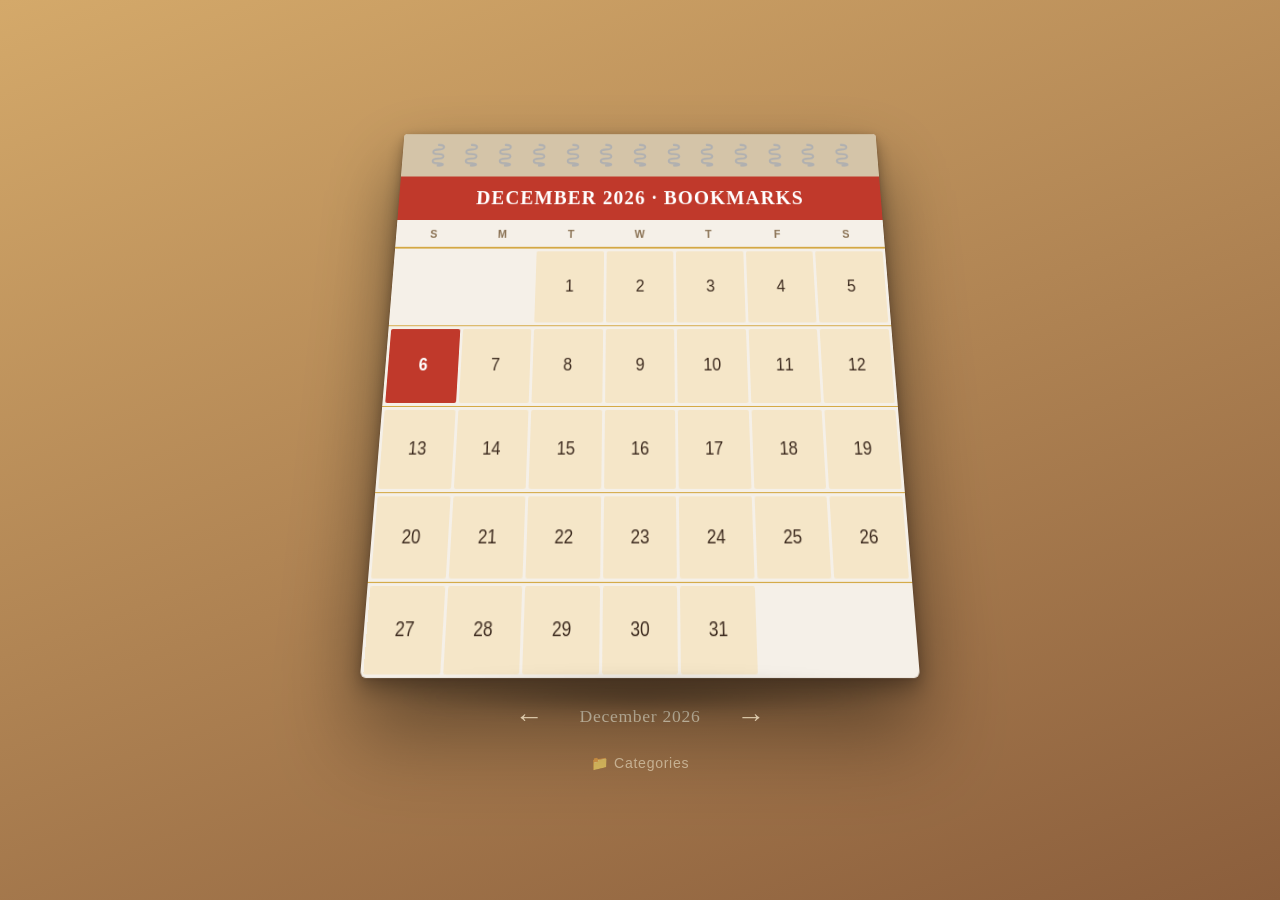
==== index.html @ d76f93df "ClaudeBookmarks: Checkpoint 1 for design" ====
<!DOCTYPE html>
<html lang="en">
<head>
  <meta charset="UTF-8">
  <meta name="viewport" content="width=device-width, initial-scale=1.0">
  <title>Twitter Bookmarks</title>
  <link rel="stylesheet" href="style.css">
</head>
<body class="desk-view">

  <div class="desk">
    <div class="calendar-scene">
      <div class="calendar-face" id="calendarFace"></div>
    </div>
    <div class="month-nav">
      <button id="prevBtn" aria-label="Previous month">&#8592;</button>
      <span id="navLabel"></span>
      <button id="nextBtn" aria-label="Next month">&#8594;</button>
    </div>
    <a class="categories-portal" href="categories.html">&#128193; Categories</a>
  </div>

  <script src="data.js"></script>
  <script>
    const BOOKMARK_DATA = window.BOOKMARK_DATES || {};

    // ── Notification snapshot (localStorage diff) ─────────────────────────────
    // NEW_COUNTS[date] = how many new bookmarks since the snapshot was saved.
    // If undefined, the day has no new bookmarks (show green checkmark instead).
    const _snap = JSON.parse(localStorage.getItem('bookmark_snapshot') || '{}');
    const NEW_COUNTS = {};
    for (const [date, count] of Object.entries(BOOKMARK_DATA)) {
      const prev = _snap[date] || 0;
      if (count > prev) NEW_COUNTS[date] = count - prev;
    }

    // ── Constants ─────────────────────────────────────────────────────────────
    const YEAR = 2026;
    const MONTH_NAMES = [
      "January","February","March","April","May","June",
      "July","August","September","October","November","December"
    ];
    const DOW_LABELS = ["S","M","T","W","T","F","S"];

    // Today's date string
    const today = new Date();
    const todayStr = formatDate(today.getFullYear(), today.getMonth() + 1, today.getDate());

    // Current month: default to today's month if same year, else January
    let currentMonth = (today.getFullYear() === YEAR) ? today.getMonth() : 0;

    // ── Helper: zero-pad to 2 digits ──────────────────────────────────────────
    function pad2(n) { return String(n).padStart(2, '0'); }

    function formatDate(y, m, d) {
      return `${y}-${pad2(m)}-${pad2(d)}`;
    }

    // ── SVG spiral ring ───────────────────────────────────────────────────────
    function makeSpiralRingSVG() {
      const svg = document.createElementNS("http://www.w3.org/2000/svg", "svg");
      svg.setAttribute("width", "20");
      svg.setAttribute("height", "30");
      svg.setAttribute("viewBox", "0 0 14 22");
      svg.setAttribute("aria-hidden", "true");

      const path = document.createElementNS("http://www.w3.org/2000/svg", "path");
      path.setAttribute("d", [
        "M 7 2",
        "C 13 2, 13 6, 7 6",
        "C 1 6, 1 10, 7 10",
        "C 13 10, 13 14, 7 14",
        "C 1 14, 1 18, 7 18",
        "C 13 18, 13 20, 7 20"
      ].join(" "));
      path.setAttribute("stroke", "#B0B0B0");
      path.setAttribute("stroke-width", "1.8");
      path.setAttribute("fill", "none");
      path.setAttribute("stroke-linecap", "round");

      svg.appendChild(path);
      return svg;
    }

    // ── Build one month card ──────────────────────────────────────────────────
    function buildMonthCard(year, monthIndex) {
      const monthNum = monthIndex + 1;

      const card = document.createElement("div");
      card.className = "month-card";

      // ── Rings strip ──
      const ringsRow = document.createElement("div");
      ringsRow.className = "month-rings";
      for (let i = 0; i < 13; i++) {
        ringsRow.appendChild(makeSpiralRingSVG());
      }
      card.appendChild(ringsRow);

      // ── Red header ──
      const header = document.createElement("div");
      header.className = "month-header";
      header.textContent = `${MONTH_NAMES[monthIndex].toUpperCase()} ${year} \u00b7 Bookmarks`;
      card.appendChild(header);

      // ── Day-of-week labels ──
      const dowRow = document.createElement("div");
      dowRow.className = "dow-row";
      DOW_LABELS.forEach(label => {
        const cell = document.createElement("div");
        cell.className = "dow-cell";
        cell.textContent = label;
        dowRow.appendChild(cell);
      });
      card.appendChild(dowRow);

      // ── Calendar body ──
      const firstDay = new Date(year, monthIndex, 1);
      const startDow = firstDay.getDay();
      const daysInMonth = new Date(year, monthIndex + 1, 0).getDate();

      const cells = [];
      for (let i = 0; i < startDow; i++) cells.push(null);
      for (let d = 1; d <= daysInMonth; d++) cells.push(d);
      while (cells.length % 7 !== 0) cells.push(null);

      const weeks = [];
      for (let i = 0; i < cells.length; i += 7) {
        weeks.push(cells.slice(i, i + 7));
      }

      weeks.forEach(week => {
        const weekRow = document.createElement("div");
        weekRow.className = "week-row";

        week.forEach(day => {
          if (day === null) {
            const empty = document.createElement("div");
            empty.className = "day-tile empty";
            weekRow.appendChild(empty);
          } else {
            const dateStr = formatDate(year, monthNum, day);
            const tile = document.createElement("a");
            tile.className = "day-tile";
            tile.href = `day.html?date=${dateStr}`;
            tile.textContent = day;

            if (dateStr === todayStr) {
              tile.classList.add("today");
            }

            const count = BOOKMARK_DATA[dateStr];
            if (count !== undefined) {
              if (count >= 10) {
                tile.classList.add("density-high");
              } else if (count >= 4) {
                tile.classList.add("density-mid");
              } else {
                tile.classList.add("density-low");
              }

              // Notification indicator: +N badge if new, checkmark if seen
              const indicator = document.createElement("span");
              if (NEW_COUNTS[dateStr]) {
                indicator.className = "new-badge";
                indicator.textContent = `+${NEW_COUNTS[dateStr]}`;
              } else {
                indicator.className = "seen-check";
                indicator.textContent = "\u2713";
              }
              tile.appendChild(indicator);

              // Mark this day as seen on click (before navigation)
              tile.addEventListener("click", () => {
                const snap = JSON.parse(localStorage.getItem('bookmark_snapshot') || '{}');
                snap[dateStr] = BOOKMARK_DATA[dateStr];
                localStorage.setItem('bookmark_snapshot', JSON.stringify(snap));
              });
            }

            weekRow.appendChild(tile);
          }
        });

        card.appendChild(weekRow);
      });

      return card;
    }

    // ── Render current month ──────────────────────────────────────────────────
    function render() {
      const face = document.getElementById("calendarFace");
      face.innerHTML = "";
      face.appendChild(buildMonthCard(YEAR, currentMonth));
      document.getElementById("navLabel").textContent =
        `${MONTH_NAMES[currentMonth]} ${YEAR}`;
    }

    function changeMonth(delta) {
      currentMonth = Math.max(0, Math.min(11, currentMonth + delta));
      render();
    }

    document.getElementById("prevBtn").addEventListener("click", () => changeMonth(-1));
    document.getElementById("nextBtn").addEventListener("click", () => changeMonth(1));

    render();
  </script>

</body>
</html>
---- style.css ----
:root {
  --bg-page:        #D4C4A8;
  --bg-calendar:    #F5F0E8;
  --header-red:     #C0392B;
  --tile-normal:    #F5E6C8;
  --tile-hover:     #E8943A;
  --separator-gold: #D4A843;
  --text-primary:   #3D2B1F;
  --text-light:     #FFFFFF;
  --text-muted:     #8B7355;
}

*, *::before, *::after {
  box-sizing: border-box;
  margin: 0;
  padding: 0;
}

body {
  background-color: var(--bg-page);
  font-family: Georgia, 'Times New Roman', Times, serif;
  color: var(--text-primary);
  padding: 2rem;
  min-height: 100vh;
}

/* ── Desk view overrides (index.html only) ── */
body.desk-view {
  padding: 0;
  overflow: hidden;
  height: 100vh;
}

.desk {
  width: 100%;
  height: 100vh;
  background: linear-gradient(160deg, #D4A96A 0%, #8B5E3C 100%);
  display: flex;
  flex-direction: column;
  align-items: center;
  justify-content: center;
  gap: 1.5rem;
}

/* ── 3D perspective container ── */
.calendar-scene {
  perspective: 900px;
  perspective-origin: 50% -20%;
}

/* ── Tilted calendar face ── */
.calendar-face {
  transform: rotateX(18deg);
  transform-origin: bottom center;
  position: relative;
  width: 560px;
  box-shadow: 0 40px 80px rgba(0,0,0,0.45), 0 8px 20px rgba(0,0,0,0.3);
  border-radius: 4px 4px 8px 8px;
}

/* Desk shadow beneath card */
.calendar-face::after {
  content: '';
  position: absolute;
  bottom: -30px;
  left: 5%;
  width: 90%;
  height: 30px;
  background: radial-gradient(ellipse, rgba(0,0,0,0.35) 0%, transparent 70%);
  filter: blur(8px);
  pointer-events: none;
}

/* ── Month navigation ── */
.month-nav {
  display: flex;
  align-items: center;
  gap: 2rem;
  color: #F5E6C8;
  font-family: Georgia, serif;
  font-size: 1.1rem;
  letter-spacing: 0.04em;
}

.month-nav button {
  background: none;
  border: none;
  color: #F5E6C8;
  font-size: 1.8rem;
  cursor: pointer;
  opacity: 0.8;
  transition: opacity 0.15s;
  line-height: 1;
  padding: 0 0.25rem;
}

.month-nav button:hover {
  opacity: 1;
}

/* ── Page title ── */
.page-title {
  text-align: center;
  color: var(--header-red);
  font-size: 2.2rem;
  font-weight: bold;
  letter-spacing: 0.03em;
  margin-bottom: 2rem;
}

/* ── 12-month grid ── */
.calendar-grid {
  display: grid;
  grid-template-columns: repeat(4, 1fr);
  gap: 1.5rem;
  max-width: 1200px;
  margin: 0 auto;
}

@media (max-width: 900px) {
  .calendar-grid {
    grid-template-columns: repeat(3, 1fr);
  }
}

@media (max-width: 600px) {
  .calendar-grid {
    grid-template-columns: repeat(2, 1fr);
  }
}

/* ── Month card ── */
.month-card {
  background-color: var(--bg-calendar);
  border-radius: 4px 4px 6px 6px;
  box-shadow: 0 2px 8px rgba(61, 43, 31, 0.18), 0 1px 3px rgba(61, 43, 31, 0.12);
  overflow: hidden;
  display: flex;
  flex-direction: column;
}

/* ── Spiral rings strip ── */
.month-rings {
  background-color: var(--bg-page);
  display: flex;
  justify-content: space-evenly;
  align-items: center;
  padding: 10px 12px;
}

.month-rings svg {
  flex-shrink: 0;
}

/* ── Month header ── */
.month-header {
  background-color: var(--header-red);
  color: var(--text-light);
  text-align: center;
  padding: 12px 4px;
  font-size: 1.4rem;
  font-weight: bold;
  letter-spacing: 0.06em;
  text-transform: uppercase;
}

/* ── Day-of-week row ── */
.dow-row {
  display: grid;
  grid-template-columns: repeat(7, 1fr);
  padding: 6px 4px 4px;
  border-bottom: 1.5px solid var(--separator-gold);
}

.dow-cell {
  text-align: center;
  font-size: 0.78rem;
  font-weight: bold;
  color: var(--text-muted);
  font-family: Arial, Helvetica, sans-serif;
  text-transform: uppercase;
  letter-spacing: 0.04em;
  padding: 3px 0;
}

/* ── Week rows ── */
.week-row {
  display: grid;
  grid-template-columns: repeat(7, 1fr);
  gap: 3px;
  padding: 3px;
  border-top: 1.5px solid var(--separator-gold);
}

.week-row:first-of-type {
  border-top: none;
}

/* ── Day tiles ── */
.day-tile {
  position: relative;
  aspect-ratio: 1;
  background-color: var(--tile-normal);
  display: flex;
  flex-direction: column;
  align-items: center;
  justify-content: center;
  text-decoration: none;
  color: var(--text-primary);
  font-size: 1.1rem;
  font-family: Arial, Helvetica, sans-serif;
  border-radius: 2px;
  cursor: pointer;
  transition: background-color 0.18s ease, transform 0.12s ease, color 0.18s ease;
  -webkit-user-select: none;
  user-select: none;
}

.day-tile:not(.empty):hover {
  background-color: var(--tile-hover);
  color: var(--text-light);
  transform: scale(1.05);
  z-index: 1;
}

.day-tile:not(.empty):hover .bookmark-dot {
  background-color: var(--text-light);
}

.day-tile.today {
  background-color: var(--header-red);
  color: var(--text-light);
  font-weight: bold;
}

.day-tile.today .bookmark-dot {
  background-color: var(--text-light);
}

.day-tile.empty {
  background-color: transparent;
  pointer-events: none;
  cursor: default;
}

/* ── Bookmark density shading ── */
.day-tile.density-low {
  background-color: #E8D49A;
}

.day-tile.density-mid {
  background-color: #C9A84C;
}

.day-tile.density-high {
  background-color: #8B6914;
  color: var(--text-light);
}

/* ── Notification indicators ── */
.new-badge {
  position: absolute;
  top: 3px;
  right: 3px;
  background-color: var(--header-red);
  color: var(--text-light);
  font-size: 0.52rem;
  font-family: Arial, Helvetica, sans-serif;
  font-weight: bold;
  padding: 1px 3px;
  border-radius: 5px;
  line-height: 1.3;
  pointer-events: none;
  white-space: nowrap;
}

.seen-check {
  position: absolute;
  top: 3px;
  right: 4px;
  color: #27AE60;
  font-size: 0.65rem;
  font-family: Arial, Helvetica, sans-serif;
  font-weight: bold;
  pointer-events: none;
  line-height: 1;
}

/* Invert indicator colors on hover and today tiles */
.day-tile:not(.empty):hover .new-badge {
  background-color: var(--text-light);
  color: var(--header-red);
}

.day-tile:not(.empty):hover .seen-check,
.day-tile.today .seen-check {
  color: var(--text-light);
}

/* ── Bookmark dot ── */
.bookmark-dot {
  width: 4px;
  height: 4px;
  border-radius: 50%;
  background-color: var(--tile-hover);
  position: absolute;
  bottom: 3px;
  left: 50%;
  transform: translateX(-50%);
}

/* ══════════════════════════════════════
   Day view — stacked pages layout
   ══════════════════════════════════════ */

body.day-view {
  padding: 0;
  min-height: 100vh;
  overflow-y: auto;
}

/* Override .desk fixed height for day page */
.desk--day {
  height: auto;
  min-height: 100vh;
  padding: 0;
  gap: 0.75rem;
  position: relative; /* anchor for absolutely-positioned top bar */
}

/* ── Top bar: absolutely anchored to far left, out of flow ── */
.day-top-bar {
  position: absolute;
  top: 1.8rem;
  left: 1.8rem;
  display: flex;
  flex-direction: column;
  align-items: flex-start;
  gap: 0.5rem;
  max-width: 220px;
  z-index: 5;
}

.day-back-link {
  color: rgba(245, 230, 200, 0.8);
  font-family: Arial, Helvetica, sans-serif;
  font-size: 0.9rem;
  text-decoration: none;
  transition: color 0.15s;
}

.day-back-link:hover {
  color: #F5E6C8;
  text-decoration: underline;
}

.day-info {
  display: flex;
  flex-direction: column;
  align-items: flex-start;
  gap: 0.2rem;
}

.day-title {
  color: #F5E6C8;
  font-family: Georgia, serif;
  font-size: 1rem;
  letter-spacing: 0.03em;
  line-height: 1.35;
}

.day-count {
  color: rgba(245, 230, 200, 0.6);
  font-family: Arial, Helvetica, sans-serif;
  font-size: 0.8rem;
}

/* ── Stack row: arrows + page scene ── */
.stack-row {
  display: flex;
  align-items: center;
  gap: 1.5rem;
}

.stack-nav-btn {
  background: none;
  border: none;
  color: #F5E6C8;
  font-size: 2.5rem;
  cursor: pointer;
  opacity: 0.75;
  transition: opacity 0.15s;
  line-height: 1;
  padding: 0;
  flex-shrink: 0;
  position: relative;
  z-index: 20;
}

.stack-nav-btn:hover    { opacity: 1; }
.stack-nav-btn:focus    { outline: none; }
.stack-nav-btn:disabled { opacity: 0.2; cursor: default; }

/* ── Page scene container ── */
.page-scene {
  position: relative;
  width: 740px;
  height: 760px;
  overflow: visible;
  flex-shrink: 0;
}

/* ── Base page ── */
.page {
  position: absolute;
  width: 560px;
  height: 720px;
  border-radius: 6px 6px 4px 4px;
  right: 20px;
  top: 10px;
}

/* Subtle text-line decoration on back pages */
.page-back-1,
.page-back-2,
.page-back-3 {
  background-image: repeating-linear-gradient(
    transparent 0px,
    transparent 13px,
    rgba(255, 255, 255, 0.09) 13px,
    rgba(255, 255, 255, 0.09) 15px
  );
  background-position: 0 40px;
}

.page-back-3 {
  background-color: #5C1F10;
  transform: rotate(-15deg);
  transform-origin: bottom center;
  z-index: 1;
  box-shadow: 2px 6px 16px rgba(0, 0, 0, 0.35);
}

.page-back-2 {
  background-color: #8B3020;
  transform: rotate(-9deg);
  transform-origin: bottom center;
  z-index: 2;
  box-shadow: 2px 6px 16px rgba(0, 0, 0, 0.3);
}

.page-back-1 {
  background-color: #B84030;
  transform: rotate(-4deg);
  transform-origin: bottom center;
  z-index: 3;
  box-shadow: 2px 6px 16px rgba(0, 0, 0, 0.25);
}

/* ── Front page (active tweet) ── */
.page-front {
  background-color: #F5F0E8;
  z-index: 10;
  padding: 1.8rem 2rem;
  box-shadow: 0 16px 48px rgba(0, 0, 0, 0.45), 0 4px 16px rgba(0, 0, 0, 0.25);
  display: flex;
  flex-direction: column;
  overflow-y: auto;
}

/* ── Slide animations ── */
.page-front.slide-out-left  { animation: slideOutLeft  0.2s ease forwards; }
.page-front.slide-out-right { animation: slideOutRight 0.2s ease forwards; }
.page-front.slide-in-right  { animation: slideInRight  0.22s ease forwards; }
.page-front.slide-in-left   { animation: slideInLeft   0.22s ease forwards; }

@keyframes slideOutLeft  { to   { opacity: 0; transform: translateX(-28px); } }
@keyframes slideOutRight { to   { opacity: 0; transform: translateX(28px);  } }
@keyframes slideInRight  { from { opacity: 0; transform: translateX(28px);  } to { opacity: 1; transform: none; } }
@keyframes slideInLeft   { from { opacity: 0; transform: translateX(-28px); } to { opacity: 1; transform: none; } }

/* ── Tweet content ── */
.tweet-header {
  display: flex;
  justify-content: space-between;
  align-items: flex-start;
  padding-bottom: 0.7rem;
  margin-bottom: 0.7rem;
  border-bottom: 2px solid var(--separator-gold);
  flex-shrink: 0;
}

.tweet-author-name {
  font-size: 0.92rem;
  font-weight: bold;
  color: var(--text-primary);
  font-family: Georgia, serif;
}

.tweet-author-handle {
  font-size: 0.76rem;
  color: var(--text-muted);
  font-family: Arial, Helvetica, sans-serif;
  margin-top: 2px;
}

.tweet-time {
  font-size: 0.7rem;
  color: var(--text-muted);
  font-family: Arial, Helvetica, sans-serif;
  text-align: right;
  white-space: nowrap;
  margin-left: 1rem;
  flex-shrink: 0;
  line-height: 1.4;
}

.tweet-body {
  flex: 1;
  font-size: 0.9rem;
  line-height: 1.7;
  color: var(--text-primary);
  font-family: Georgia, serif;
  overflow-y: auto;
  margin-bottom: 0.7rem;
}

.tweet-body p {
  margin-bottom: 0.45rem;
}

.tweet-body p:last-child {
  margin-bottom: 0;
}

/* ── Tweet images ── */
.tweet-images {
  display: flex;
  flex-wrap: wrap;
  gap: 4px;
  margin-bottom: 0.7rem;
  flex-shrink: 0;
  border-radius: 6px;
  overflow: hidden;
}

.tweet-image-wrapper {
  position: relative;
  flex: 1 1 45%;
  min-width: 80px;
  max-height: 280px;
  overflow: hidden;
  background-color: var(--bg-page);
}

/* Single image: full width */
.tweet-images:has(.tweet-image-wrapper:only-child) .tweet-image-wrapper {
  flex: 1 1 100%;
  max-height: 420px;
}

.tweet-image {
  width: 100%;
  height: 100%;
  object-fit: cover;
  display: block;
}

.tweet-image-label {
  position: absolute;
  bottom: 5px;
  left: 5px;
  background: rgba(0, 0, 0, 0.6);
  color: #fff;
  font-size: 0.68rem;
  font-family: Arial, Helvetica, sans-serif;
  padding: 2px 6px;
  border-radius: 3px;
  pointer-events: none;
}

.tweet-video {
  width: 100%;
  height: 100%;
  object-fit: cover;
  display: block;
  cursor: pointer;
}

/* Play hint — fades out when video is hovered */
.tweet-video-hint {
  position: absolute;
  bottom: 5px;
  left: 5px;
  background: rgba(0, 0, 0, 0.55);
  color: #fff;
  font-size: 0.72rem;
  font-family: Arial, Helvetica, sans-serif;
  padding: 2px 8px;
  border-radius: 3px;
  pointer-events: none;
  transition: opacity 0.2s;
}

.tweet-image-wrapper:hover .tweet-video-hint {
  opacity: 0;
}

.tweet-footer {
  display: flex;
  justify-content: space-between;
  align-items: center;
  padding-top: 0.7rem;
  border-top: 1px solid var(--separator-gold);
  flex-shrink: 0;
}

.tweet-stats-line {
  font-family: Arial, Helvetica, sans-serif;
  font-size: 0.78rem;
  color: var(--text-muted);
  letter-spacing: 0.02em;
}

.tweet-view-link {
  font-family: Arial, Helvetica, sans-serif;
  font-size: 0.82rem;
  color: var(--header-red);
  text-decoration: none;
  transition: color 0.15s;
}

.tweet-view-link:hover {
  color: var(--tile-hover);
  text-decoration: underline;
}

/* ── Page counter ── */
.page-counter {
  color: rgba(245, 230, 200, 0.65);
  font-family: Arial, Helvetica, sans-serif;
  font-size: 0.85rem;
  letter-spacing: 0.08em;
}

/* ══════════════════════════════════════
   Day detail page styles
   ══════════════════════════════════════ */

.day-page {
  max-width: 700px;
  margin: 0 auto;
}

.back-link {
  display: inline-block;
  color: var(--header-red);
  text-decoration: none;
  font-size: 0.95rem;
  margin-bottom: 1.5rem;
  font-family: Arial, Helvetica, sans-serif;
  transition: color 0.15s ease;
}

.back-link:hover {
  color: var(--tile-hover);
  text-decoration: underline;
}

.day-heading {
  font-size: 1.8rem;
  color: var(--text-primary);
  border-bottom: 2.5px solid var(--separator-gold);
  padding-bottom: 0.5rem;
  margin-bottom: 1.5rem;
}

.day-heading span {
  color: var(--header-red);
}

.bookmark-count {
  font-family: Arial, Helvetica, sans-serif;
  font-size: 0.9rem;
  color: var(--text-muted);
  margin-bottom: 1.5rem;
}

/* ── Bookmark cards ── */
.bookmark-card {
  background-color: var(--bg-calendar);
  border-left: 4px solid var(--header-red);
  border-radius: 4px;
  padding: 1rem 1.2rem;
  margin-bottom: 1rem;
  box-shadow: 0 1px 4px rgba(61, 43, 31, 0.12);
}

.bookmark-text {
  font-size: 1rem;
  line-height: 1.55;
  color: var(--text-primary);
  margin-bottom: 0.6rem;
}

.bookmark-text p {
  margin-bottom: 0.35rem;
}

.bookmark-text p:last-child {
  margin-bottom: 0;
}

.bookmark-meta {
  font-family: Arial, Helvetica, sans-serif;
  font-size: 0.82rem;
  color: var(--text-muted);
  margin-bottom: 0.5rem;
}

.bookmark-stats {
  font-family: Arial, Helvetica, sans-serif;
  font-size: 0.82rem;
  color: var(--text-muted);
  margin-bottom: 0.5rem;
  letter-spacing: 0.02em;
}

.bookmark-link {
  font-family: Arial, Helvetica, sans-serif;
  font-size: 0.85rem;
  color: var(--header-red);
  text-decoration: none;
  transition: color 0.15s ease;
}

.bookmark-link:hover {
  color: var(--tile-hover);
  text-decoration: underline;
}

/* ══════════════════════════════════════
   Categories page — file cabinet UI
   ══════════════════════════════════════ */

body.categories-view {
  padding: 0;
  min-height: 100vh;
  overflow-y: auto;
}

.desk--categories {
  height: auto;
  min-height: 100vh;
  padding: 0;
  gap: 0;
  position: relative;
  display: flex;
  flex-direction: row;
  align-items: center;
  justify-content: center;
}

/* ── Categories top bar (same pattern as day.html) ── */
.cat-top-bar {
  position: absolute;
  top: 1.8rem;
  left: 1.8rem;
  z-index: 5;
}

.cat-back-link {
  color: rgba(245, 230, 200, 0.8);
  font-family: Arial, Helvetica, sans-serif;
  font-size: 0.9rem;
  text-decoration: none;
  transition: color 0.15s;
}

.cat-back-link:hover {
  color: #F5E6C8;
  text-decoration: underline;
}

/* ── Main layout: cabinet + panel ── */
.cat-layout {
  display: flex;
  flex-direction: row;
  align-items: flex-start;
  gap: 3rem;
  padding: 5rem 2rem 3rem;
}

/* ── 3D Cabinet scene ── */
.cabinet-scene {
  perspective: 900px;
  perspective-origin: 40% 35%;
  flex-shrink: 0;
}

.cabinet {
  width: 300px;
  background: linear-gradient(160deg, #7A5235, #5C3A20);
  padding: 14px 14px 18px;
  transform: rotateY(-14deg) rotateX(3deg);
  transform-style: preserve-3d;
  border-radius: 6px;
  box-shadow: 24px 12px 48px rgba(0, 0, 0, 0.5);
  position: relative;
}

.cabinet-top {
  position: absolute;
  top: -22px;
  left: 0;
  right: 0;
  height: 22px;
  background: linear-gradient(to bottom, #C8A46A, #A0784A);
  transform: rotateX(-55deg);
  transform-origin: bottom;
  border-radius: 6px 6px 0 0;
}

/* ── Drawers ── */
.drawer {
  height: 86px;
  margin-bottom: 10px;
  cursor: pointer;
  transition: transform 0.4s cubic-bezier(0.34, 1.1, 0.64, 1);
  transform-style: preserve-3d;
  transform-origin: top center;
  position: relative;
  border-radius: 4px;
  overflow: hidden;
}

.drawer:last-child {
  margin-bottom: 0;
}

.drawer.open {
  transform: translateZ(72px) translateY(-6px);
}

/* Drawer face colors top→bottom */
.drawer:nth-child(1) .drawer-front { background: linear-gradient(135deg, #D4A86A, #B8844A); }
.drawer:nth-child(2) .drawer-front { background: linear-gradient(135deg, #B8844A, #9A6835); }
.drawer:nth-child(3) .drawer-front { background: linear-gradient(135deg, #9A6835, #7A5025); }
.drawer:nth-child(4) .drawer-front { background: linear-gradient(135deg, #7A5025, #6A4018); }
.drawer:nth-child(5) .drawer-front { background: linear-gradient(135deg, #6A4018, #5A3010); }
.drawer:nth-child(6) .drawer-front { background: linear-gradient(135deg, #5A3010, #4A2208); }
.drawer:nth-child(7) .drawer-front { background: linear-gradient(135deg, #4A2208, #3A1804); }
.drawer:nth-child(8) .drawer-front { background: linear-gradient(135deg, #3A1804, #2A1000); }

.drawer-front {
  position: absolute;
  inset: 0;
  border-radius: 4px;
  box-shadow: inset 0 1px 0 rgba(255, 255, 255, 0.15), 0 2px 6px rgba(0, 0, 0, 0.3);
  display: flex;
  flex-direction: column;
  align-items: center;
  justify-content: flex-start;
  padding-top: 10px;
}

.drawer-handle {
  width: 60px;
  height: 18px;
  background: linear-gradient(to bottom, #E8E8E8, #C0C0C0, #E8E8E8);
  border-radius: 3px;
  border: 1px solid #A0A0A0;
  box-shadow: 0 2px 4px rgba(0, 0, 0, 0.4), inset 0 1px 2px rgba(255, 255, 255, 0.5);
  margin-bottom: 6px;
}

.drawer-label {
  font-family: Arial, Helvetica, sans-serif;
  font-size: 0.78rem;
  font-weight: bold;
  letter-spacing: 0.04em;
  color: rgba(255, 255, 255, 0.9);
  text-shadow: 0 1px 2px rgba(0, 0, 0, 0.5);
  text-align: center;
  padding: 0 8px;
}

.drawer-count {
  font-size: 0.68rem;
  opacity: 0.75;
  font-weight: normal;
  margin-left: 4px;
}

/* File tab texture inside open drawer */
.drawer-inner {
  position: absolute;
  inset: 0;
  background: repeating-linear-gradient(
    90deg,
    transparent 0,
    transparent 5px,
    rgba(245, 240, 232, 0.85) 5px,
    rgba(245, 240, 232, 0.85) 7px
  );
  transform: translateZ(-2px);
  opacity: 0;
  transition: opacity 0.25s 0.15s;
  pointer-events: none;
}

.drawer.open .drawer-inner {
  opacity: 1;
}

/* ── Right panel ── */
.cat-panel {
  width: 380px;
  opacity: 0;
  transform: translateX(16px);
  transition: opacity 0.3s, transform 0.3s;
  pointer-events: none;
  flex-shrink: 0;
  position: sticky;
  top: 5rem;
  align-self: flex-start;
  height: calc(100vh - 6rem);
  display: flex;
  flex-direction: column;
}

#catPanelContent {
  flex: 1;
  min-height: 0;
}

.cat-panel.visible {
  opacity: 1;
  transform: none;
  pointer-events: all;
}

.cat-panel-header {
  margin-bottom: 0.75rem;
  flex-shrink: 0;
}

.cat-panel-title {
  color: #F5E6C8;
  font-family: Georgia, serif;
  font-size: 1.1rem;
  font-weight: bold;
  letter-spacing: 0.03em;
}

.cat-panel-subtitle {
  color: rgba(245, 230, 200, 0.6);
  font-family: Arial, Helvetica, sans-serif;
  font-size: 0.78rem;
  margin-top: 2px;
}

.cat-panel-empty {
  color: rgba(245, 230, 200, 0.5);
  font-family: Georgia, serif;
  font-size: 1rem;
  font-style: italic;
  display: flex;
  align-items: center;
  justify-content: center;
  flex: 1;
}

.cat-cards {
  flex: 1;
  min-height: 0;
  display: flex;
  flex-direction: column;
  gap: 10px;
  overflow-y: auto;
  padding-right: 4px;
}

.cat-cards::-webkit-scrollbar { width: 5px; }
.cat-cards::-webkit-scrollbar-thumb {
  background: rgba(245, 230, 200, 0.3);
  border-radius: 3px;
}

.cat-card {
  background: #F5F0E8;
  border-radius: 6px;
  padding: 0.85rem 1rem;
  border-left: 3px solid var(--header-red);
  box-shadow: 0 4px 14px rgba(0, 0, 0, 0.22);
  height: calc((100vh - 8rem) / 3);
  flex-shrink: 0;
  display: flex;
  flex-direction: column;
  overflow-y: auto;
}

.cat-card::-webkit-scrollbar { width: 4px; }
.cat-card::-webkit-scrollbar-thumb {
  background: rgba(139, 75, 50, 0.35);
  border-radius: 2px;
}

.cat-card-author {
  font-family: Arial, Helvetica, sans-serif;
  font-size: 0.72rem;
  color: var(--text-muted);
  margin-bottom: 0.35rem;
}

.cat-card-author strong {
  color: var(--text-primary);
  font-weight: bold;
}

.cat-card-text {
  font-size: 0.82rem;
  line-height: 1.5;
  color: var(--text-primary);
  font-family: Georgia, serif;
  margin-bottom: 0.45rem;
}

/* ── Card images / videos ── */
.cat-card-images {
  flex-shrink: 0;
  display: flex;
  gap: 3px;
  margin-bottom: 0.4rem;
  border-radius: 4px;
  overflow: hidden;
  max-height: 90px;
}

.cat-card-media-wrapper {
  flex: 1;
  min-width: 0;
  overflow: hidden;
  position: relative;
  border-radius: 3px;
  background: var(--bg-page);
}

.cat-card-media-wrapper img,
.cat-card-media-wrapper video {
  width: 100%;
  height: 90px;
  object-fit: cover;
  display: block;
}

.cat-card-video-hint {
  position: absolute;
  bottom: 3px;
  left: 4px;
  background: rgba(0, 0, 0, 0.55);
  color: #fff;
  font-size: 0.62rem;
  font-family: Arial, Helvetica, sans-serif;
  padding: 1px 5px;
  border-radius: 3px;
  pointer-events: none;
  transition: opacity 0.2s;
}

.cat-card-media-wrapper:hover .cat-card-video-hint {
  opacity: 0;
}

.cat-card-footer {
  display: flex;
  justify-content: space-between;
  align-items: center;
  font-family: Arial, Helvetica, sans-serif;
  font-size: 0.7rem;
  color: var(--text-muted);
  flex-shrink: 0;
  padding-top: 0.4rem;
  border-top: 1px solid var(--separator-gold);
  margin-top: 0.4rem;
}

.cat-card-link {
  color: var(--header-red);
  text-decoration: none;
  font-size: 0.72rem;
  transition: color 0.15s;
}

.cat-card-link:hover {
  color: var(--tile-hover);
  text-decoration: underline;
}

/* ── Category nav ── */
.cat-nav {
  display: flex;
  align-items: center;
  gap: 1rem;
  color: #F5E6C8;
  font-size: 0.85rem;
  margin-top: 0.75rem;
  font-family: Arial, Helvetica, sans-serif;
}

.cat-nav button {
  background: none;
  border: none;
  color: #F5E6C8;
  font-size: 1.4rem;
  cursor: pointer;
  opacity: 0.75;
  padding: 0;
  line-height: 1;
  transition: opacity 0.15s;
}

.cat-nav button:hover {
  opacity: 1;
}

.cat-nav button:disabled {
  opacity: 0.2;
  cursor: default;
}

/* ── Categories portal link on index.html ── */
.categories-portal {
  color: rgba(245, 230, 200, 0.7);
  font-family: Arial, Helvetica, sans-serif;
  font-size: 0.88rem;
  text-decoration: none;
  letter-spacing: 0.05em;
  transition: color 0.15s;
}

.categories-portal:hover {
  color: #F5E6C8;
  text-decoration: underline;
}

/* ── Empty state ── */
.empty-state {
  text-align: center;
  padding: 3rem 1rem;
  color: var(--text-muted);
  font-family: Arial, Helvetica, sans-serif;
}

.empty-state-icon {
  font-size: 3rem;
  margin-bottom: 1rem;
  opacity: 0.5;
}

.empty-state-msg {
  font-size: 1.1rem;
  margin-bottom: 0.5rem;
  color: var(--text-primary);
}

.empty-state-sub {
  font-size: 0.9rem;
}
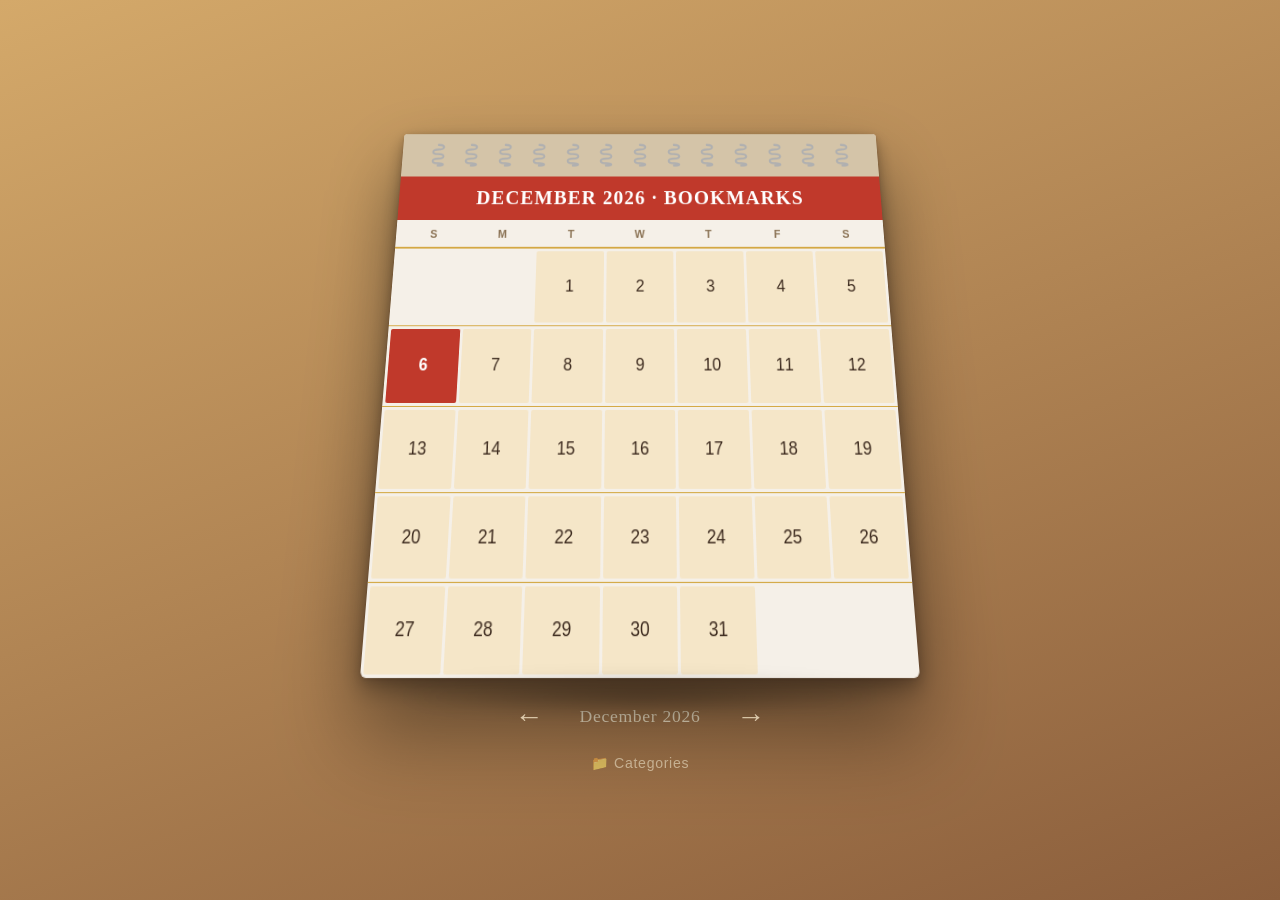
==== commit 1c4d58b2: "added new stats.html file and updated the style and index page; new CLAUDE.md file for standing inst" ====
--- a/index.html
+++ b/index.html
@@ -130,6 +130,20 @@
       }
 
       weeks.forEach(week => {
+        // Compute Sunday of this week
+        const firstDay = week.find(d => d !== null);
+        let sundayStr = null;
+        if (firstDay !== null) {
+          const d = new Date(year, monthIndex, firstDay);
+          d.setDate(d.getDate() - d.getDay());
+          sundayStr = `${d.getFullYear()}-${pad2(d.getMonth()+1)}-${pad2(d.getDate())}`;
+        }
+
+        // Check if any day in this week has bookmarks
+        const hasBookmarks = week
+          .filter(d => d !== null)
+          .some(d => BOOKMARK_DATA[formatDate(year, monthNum, d)]);
+
         const weekRow = document.createElement("div");
         weekRow.className = "week-row";
 
@@ -182,6 +196,20 @@
           }
         });
 
+        // Stats button (floats outside card to the right)
+        if (hasBookmarks && sundayStr) {
+          const btn = document.createElement("a");
+          btn.className = "week-stats-btn";
+          btn.href = `stats.html?weekStart=${sundayStr}`;
+          btn.title = "Week stats";
+          btn.innerHTML = `<svg width="13" height="11" viewBox="0 0 13 11" aria-hidden="true">
+            <rect x="0" y="5" width="3" height="6" rx="1" fill="currentColor"/>
+            <rect x="5" y="2" width="3" height="9" rx="1" fill="currentColor"/>
+            <rect x="10" y="0" width="3" height="11" rx="1" fill="currentColor"/>
+          </svg>`;
+          weekRow.appendChild(btn);
+        }
+
         card.appendChild(weekRow);
       });
 
--- a/style.css
+++ b/style.css
@@ -134,7 +134,6 @@
   background-color: var(--bg-calendar);
   border-radius: 4px 4px 6px 6px;
   box-shadow: 0 2px 8px rgba(61, 43, 31, 0.18), 0 1px 3px rgba(61, 43, 31, 0.12);
-  overflow: hidden;
   display: flex;
   flex-direction: column;
 }
@@ -146,6 +145,7 @@
   justify-content: space-evenly;
   align-items: center;
   padding: 10px 12px;
+  border-radius: 4px 4px 0 0;
 }
 
 .month-rings svg {
@@ -185,6 +185,7 @@
 
 /* ── Week rows ── */
 .week-row {
+  position: relative;
   display: grid;
   grid-template-columns: repeat(7, 1fr);
   gap: 3px;
@@ -1144,6 +1145,320 @@
   text-decoration: underline;
 }
 
+/* ── Week stats button (floats outside card to the right) ── */
+.week-stats-btn {
+  position: absolute;
+  right: -28px;
+  top: 50%;
+  transform: translateY(-50%);
+  display: flex;
+  align-items: center;
+  justify-content: center;
+  width: 22px;
+  height: 22px;
+  color: rgba(245, 230, 200, 0.45);
+  text-decoration: none;
+  border-radius: 4px;
+  transition: color 0.15s, background 0.15s;
+  z-index: 2;
+}
+.week-stats-btn:hover {
+  color: #F5E6C8;
+  background: rgba(255, 255, 255, 0.1);
+}
+
+/* ══════════════════════════════════════
+   Stats page
+   ══════════════════════════════════════ */
+
+body.stats-view {
+  padding: 0;
+  min-height: 100vh;
+  overflow-y: auto;
+}
+
+.desk--stats {
+  height: auto;
+  min-height: 100vh;
+  padding: 5rem 2rem 3rem;
+  position: relative;
+  justify-content: flex-start;
+  gap: 1.25rem;
+}
+
+.stats-top-bar {
+  position: absolute;
+  top: 1.8rem;
+  left: 1.8rem;
+  z-index: 5;
+}
+
+.stats-back-link {
+  color: rgba(245, 230, 200, 0.8);
+  font-family: Arial, Helvetica, sans-serif;
+  font-size: 0.9rem;
+  text-decoration: none;
+  transition: color 0.15s;
+}
+
+.stats-back-link:hover {
+  color: #F5E6C8;
+  text-decoration: underline;
+}
+
+.stats-heading {
+  text-align: center;
+  margin-bottom: 0.5rem;
+}
+
+.stats-week-label {
+  color: #F5E6C8;
+  font-family: Georgia, serif;
+  font-size: 1.4rem;
+  font-weight: bold;
+}
+
+.stats-total {
+  color: rgba(245, 230, 200, 0.6);
+  font-family: Arial, Helvetica, sans-serif;
+  font-size: 0.85rem;
+  margin-top: 0.2rem;
+}
+
+.stats-grid {
+  display: grid;
+  grid-template-columns: 1fr 1fr;
+  gap: 1.25rem;
+  width: 100%;
+  max-width: 760px;
+}
+
+.stats-card {
+  background: #F5F0E8;
+  border-radius: 8px;
+  padding: 1.25rem 1.5rem;
+  box-shadow: 0 6px 24px rgba(0, 0, 0, 0.28);
+}
+
+.stats-card-title {
+  font-family: Georgia, serif;
+  font-size: 0.85rem;
+  font-weight: bold;
+  color: var(--header-red);
+  text-transform: uppercase;
+  letter-spacing: 0.08em;
+  margin-bottom: 0.9rem;
+  border-bottom: 1.5px solid var(--separator-gold);
+  padding-bottom: 0.45rem;
+}
+
+/* Horizontal bar chart (Top Categories) */
+.chart-hbar-row {
+  display: flex;
+  align-items: center;
+  gap: 0.5rem;
+  margin-bottom: 0.65rem;
+}
+.chart-hbar-label {
+  width: 120px;
+  font-size: 0.75rem;
+  white-space: nowrap;
+  overflow: hidden;
+  text-overflow: ellipsis;
+  flex-shrink: 0;
+  font-family: Arial, Helvetica, sans-serif;
+  color: var(--text-primary);
+}
+.chart-hbar-track {
+  flex: 1;
+  height: 14px;
+  background: rgba(0, 0, 0, 0.07);
+  border-radius: 7px;
+  overflow: hidden;
+}
+.chart-hbar-fill {
+  height: 100%;
+  border-radius: 7px;
+  background: linear-gradient(to right, #C0392B, #E8943A);
+  transition: width 0.5s ease;
+}
+.chart-hbar-value {
+  font-size: 0.7rem;
+  color: var(--text-muted);
+  width: 20px;
+  text-align: right;
+  flex-shrink: 0;
+  font-family: Arial, Helvetica, sans-serif;
+}
+
+/* Vertical bar chart (By Day) */
+.chart-vbars {
+  display: flex;
+  gap: 5px;
+  height: 120px;
+  align-items: flex-end;
+}
+.chart-vbar-col {
+  flex: 1;
+  display: flex;
+  flex-direction: column;
+  align-items: center;
+  height: 100%;
+}
+.chart-vbar-count {
+  font-size: 0.58rem;
+  color: var(--text-muted);
+  font-family: Arial, Helvetica, sans-serif;
+  height: 13px;
+}
+.chart-vbar-track {
+  flex: 1;
+  width: 100%;
+  background: rgba(0, 0, 0, 0.07);
+  border-radius: 3px;
+  display: flex;
+  flex-direction: column;
+  justify-content: flex-end;
+  overflow: hidden;
+}
+.chart-vbar-fill {
+  width: 100%;
+  background: linear-gradient(to top, #C0392B, #E8943A);
+  border-radius: 3px;
+}
+.chart-vbar-label {
+  font-size: 0.58rem;
+  color: var(--text-muted);
+  font-family: Arial, Helvetica, sans-serif;
+  margin-top: 3px;
+}
+
+/* Donut chart (Viral vs Niche) */
+.chart-donut-wrap {
+  display: flex;
+  align-items: center;
+  gap: 1.25rem;
+}
+.chart-donut-legend {
+  display: flex;
+  flex-direction: column;
+  gap: 0.5rem;
+}
+.chart-donut-legend-row {
+  display: flex;
+  align-items: center;
+  gap: 0.4rem;
+}
+.chart-donut-dot {
+  width: 10px;
+  height: 10px;
+  border-radius: 50%;
+  flex-shrink: 0;
+}
+.chart-donut-legend-label {
+  font-size: 0.73rem;
+  flex: 1;
+  font-family: Arial, Helvetica, sans-serif;
+  color: var(--text-primary);
+}
+.chart-donut-legend-pct {
+  font-size: 0.7rem;
+  color: var(--text-muted);
+  font-family: Arial, Helvetica, sans-serif;
+}
+
+/* Media richness */
+.chart-media-big {
+  font-family: Georgia, serif;
+  font-size: 2.8rem;
+  font-weight: bold;
+  color: var(--header-red);
+  line-height: 1;
+  margin-bottom: 0.25rem;
+}
+.chart-media-sub {
+  font-size: 0.76rem;
+  color: var(--text-muted);
+  margin-bottom: 0.65rem;
+  font-family: Arial, Helvetica, sans-serif;
+}
+.chart-media-bar-track {
+  height: 10px;
+  background: rgba(0, 0, 0, 0.07);
+  border-radius: 5px;
+  overflow: hidden;
+  margin-bottom: 0.4rem;
+}
+.chart-media-bar-fill {
+  height: 100%;
+  background: linear-gradient(to right, #C0392B, #E8943A);
+  border-radius: 5px;
+  transition: width 0.5s ease;
+}
+.chart-media-counts {
+  display: flex;
+  justify-content: space-between;
+  font-size: 0.7rem;
+  color: var(--text-muted);
+  font-family: Arial, Helvetica, sans-serif;
+}
+
+/* Best of the Week */
+.stats-best-section {
+  width: 100%;
+  max-width: 760px;
+}
+.stats-best-label {
+  color: rgba(245, 230, 200, 0.75);
+  font-family: Georgia, serif;
+  font-size: 0.8rem;
+  letter-spacing: 0.08em;
+  text-transform: uppercase;
+  margin-bottom: 0.5rem;
+}
+.stats-best-card {
+  background: #F5F0E8;
+  border-radius: 8px;
+  padding: 1.25rem 1.5rem;
+  box-shadow: 0 6px 24px rgba(0, 0, 0, 0.28);
+  border-left: 4px solid var(--header-red);
+}
+.stats-best-author {
+  font-family: Arial, Helvetica, sans-serif;
+  font-size: 0.78rem;
+  color: var(--text-muted);
+  margin-bottom: 0.5rem;
+}
+.stats-best-author strong {
+  color: var(--text-primary);
+}
+.stats-best-text {
+  font-family: Georgia, serif;
+  font-size: 0.88rem;
+  line-height: 1.65;
+  color: var(--text-primary);
+  margin-bottom: 0.65rem;
+}
+.stats-best-footer {
+  display: flex;
+  justify-content: space-between;
+  align-items: center;
+  padding-top: 0.5rem;
+  border-top: 1px solid var(--separator-gold);
+  font-family: Arial, Helvetica, sans-serif;
+  font-size: 0.76rem;
+  color: var(--text-muted);
+}
+.stats-best-link {
+  color: var(--header-red);
+  text-decoration: none;
+  transition: color 0.15s;
+}
+.stats-best-link:hover {
+  color: var(--tile-hover);
+  text-decoration: underline;
+}
+
 /* ── Empty state ── */
 .empty-state {
   text-align: center;
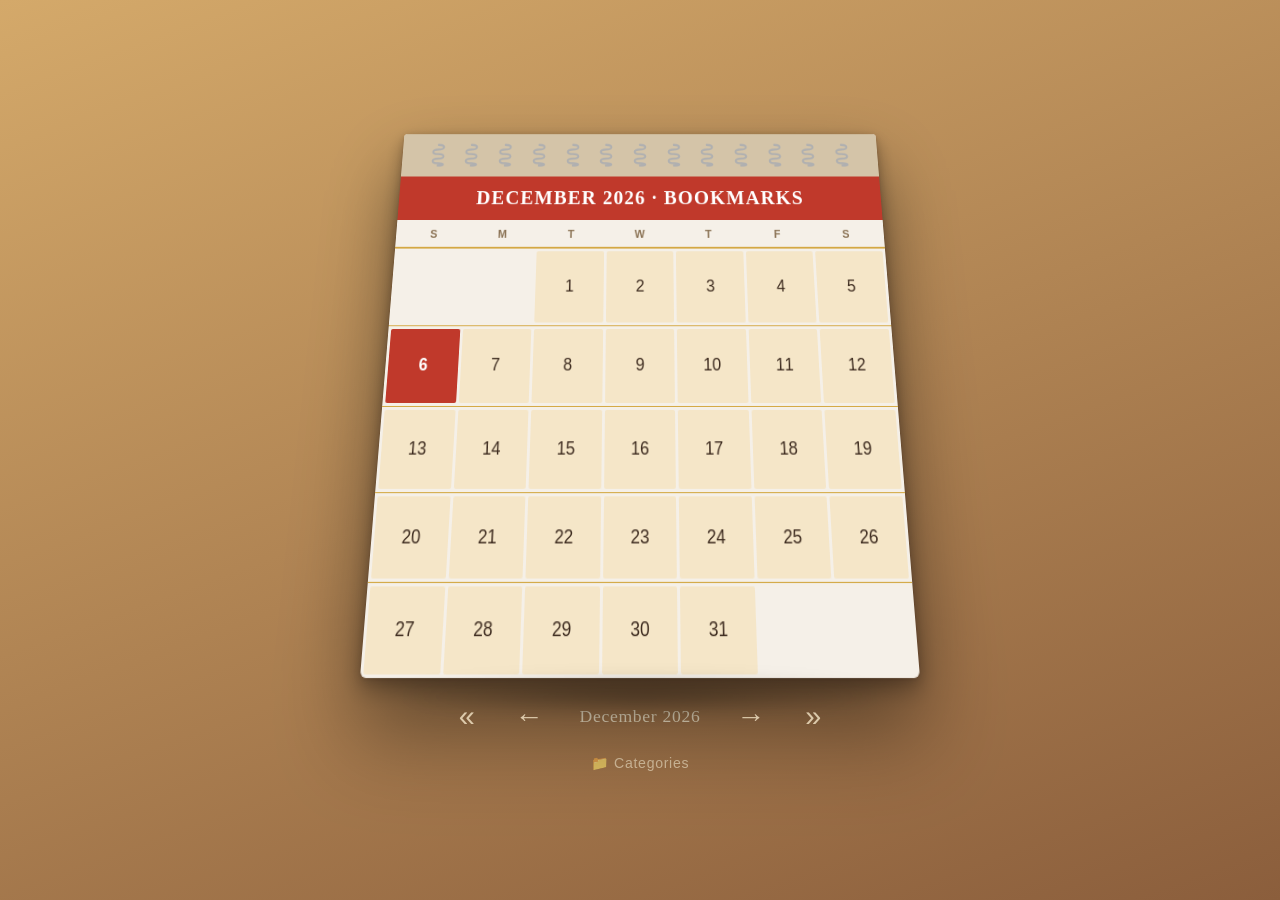
==== commit da189479: "added year jump buttons" ====
--- a/index.html
+++ b/index.html
@@ -13,9 +13,11 @@
       <div class="calendar-face" id="calendarFace"></div>
     </div>
     <div class="month-nav">
+      <button id="prevYearBtn" aria-label="Previous year">&#171;</button>
       <button id="prevBtn" aria-label="Previous month">&#8592;</button>
       <span id="navLabel"></span>
       <button id="nextBtn" aria-label="Next month">&#8594;</button>
+      <button id="nextYearBtn" aria-label="Next year">&#187;</button>
     </div>
     <a class="categories-portal" href="categories.html">&#128193; Categories</a>
   </div>
@@ -35,7 +37,6 @@
     }
 
     // ── Constants ─────────────────────────────────────────────────────────────
-    const YEAR = 2026;
     const MONTH_NAMES = [
       "January","February","March","April","May","June",
       "July","August","September","October","November","December"
@@ -46,8 +47,9 @@
     const today = new Date();
     const todayStr = formatDate(today.getFullYear(), today.getMonth() + 1, today.getDate());
 
-    // Current month: default to today's month if same year, else January
-    let currentMonth = (today.getFullYear() === YEAR) ? today.getMonth() : 0;
+    // Current view: defaults to this month/year, navigable in both directions
+    let currentYear = today.getFullYear();
+    let currentMonth = today.getMonth();
 
     // ── Helper: zero-pad to 2 digits ──────────────────────────────────────────
     function pad2(n) { return String(n).padStart(2, '0'); }
@@ -178,6 +180,7 @@
               if (NEW_COUNTS[dateStr]) {
                 indicator.className = "new-badge";
                 indicator.textContent = `+${NEW_COUNTS[dateStr]}`;
+                tile.classList.add("tile-new");
               } else {
                 indicator.className = "seen-check";
                 indicator.textContent = "\u2713";
@@ -189,6 +192,13 @@
                 const snap = JSON.parse(localStorage.getItem('bookmark_snapshot') || '{}');
                 snap[dateStr] = BOOKMARK_DATA[dateStr];
                 localStorage.setItem('bookmark_snapshot', JSON.stringify(snap));
+                tile.classList.remove("tile-new");
+
+                // Save current tweet IDs so day.html can diff for new-tweet tinting
+                const TWEETS = window.BOOKMARK_TWEETS || {};
+                const daySnap = JSON.parse(localStorage.getItem('day_tweet_snapshot') || '{}');
+                daySnap[dateStr] = (TWEETS[dateStr] || []).map(t => t.id);
+                localStorage.setItem('day_tweet_snapshot', JSON.stringify(daySnap));
               });
             }
 
@@ -220,18 +230,32 @@
     function render() {
       const face = document.getElementById("calendarFace");
       face.innerHTML = "";
-      face.appendChild(buildMonthCard(YEAR, currentMonth));
+      face.appendChild(buildMonthCard(currentYear, currentMonth));
       document.getElementById("navLabel").textContent =
-        `${MONTH_NAMES[currentMonth]} ${YEAR}`;
+        `${MONTH_NAMES[currentMonth]} ${currentYear}`;
     }
 
     function changeMonth(delta) {
-      currentMonth = Math.max(0, Math.min(11, currentMonth + delta));
+      currentMonth += delta;
+      if (currentMonth > 11) {
+        currentMonth = 0;
+        currentYear++;
+      } else if (currentMonth < 0) {
+        currentMonth = 11;
+        currentYear--;
+      }
+      render();
+    }
+
+    function changeYear(delta) {
+      currentYear += delta;
       render();
     }
 
     document.getElementById("prevBtn").addEventListener("click", () => changeMonth(-1));
     document.getElementById("nextBtn").addEventListener("click", () => changeMonth(1));
+    document.getElementById("prevYearBtn").addEventListener("click", () => changeYear(-1));
+    document.getElementById("nextYearBtn").addEventListener("click", () => changeYear(1));
 
     render();
   </script>
--- a/style.css
+++ b/style.css
@@ -256,6 +256,13 @@
 .day-tile.density-high {
   background-color: #8B6914;
   color: var(--text-light);
+}
+
+.day-tile.tile-new {
+  background-color: rgba(192, 57, 43, 0.22);
+}
+.day-tile.tile-new.density-high {
+  background-color: rgba(192, 57, 43, 0.45);
 }
 
 /* ── Notification indicators ── */
@@ -469,6 +476,10 @@
   overflow-y: auto;
 }
 
+.page-front.page--new {
+  background-color: #EACBC2;
+}
+
 /* ── Slide animations ── */
 .page-front.slide-out-left  { animation: slideOutLeft  0.2s ease forwards; }
 .page-front.slide-out-right { animation: slideOutRight 0.2s ease forwards; }
@@ -781,6 +792,108 @@
 .cat-back-link:hover {
   color: #F5E6C8;
   text-decoration: underline;
+}
+
+.cat-save-btn {
+  display: block;
+  margin-top: 0.5rem;
+  background: none;
+  border: 1px solid rgba(245, 230, 200, 0.35);
+  border-radius: 4px;
+  color: rgba(245, 230, 200, 0.75);
+  font-family: Arial, Helvetica, sans-serif;
+  font-size: 0.78rem;
+  padding: 0.3rem 0.65rem;
+  cursor: pointer;
+  transition: color 0.15s, border-color 0.15s, background 0.15s;
+  text-align: left;
+}
+
+.cat-save-btn:hover {
+  color: #F5E6C8;
+  border-color: rgba(245, 230, 200, 0.7);
+  background: rgba(255, 255, 255, 0.08);
+}
+
+/* ── Add-cabinet drawer ── */
+.drawer.drawer-add .drawer-front {
+  background: linear-gradient(135deg, #2D5A2D, #1A3D1A);
+  opacity: 0.85;
+  transition: opacity 0.15s;
+}
+.drawer.drawer-add:hover .drawer-front {
+  opacity: 1;
+}
+.drawer.drawer-add .drawer-label {
+  color: rgba(160, 220, 160, 0.9);
+  letter-spacing: 0.06em;
+}
+
+/* ── Inline label input (add + rename) ── */
+.drawer-label-input {
+  width: calc(100% - 16px);
+  background: rgba(0, 0, 0, 0.35);
+  border: 1px solid rgba(255, 255, 255, 0.4);
+  border-radius: 3px;
+  color: #fff;
+  font-family: Arial, Helvetica, sans-serif;
+  font-size: 0.78rem;
+  font-weight: bold;
+  letter-spacing: 0.04em;
+  padding: 2px 5px;
+  outline: none;
+  text-align: center;
+}
+
+/* ── Drawer handle as drag grip ── */
+.drawer-handle {
+  cursor: grab;
+}
+.drawer-handle:active {
+  cursor: grabbing;
+}
+
+/* ── Shake animation for duplicate category name ── */
+@keyframes shake {
+  0%, 100% { transform: translateX(0); }
+  25%       { transform: translateX(-4px); }
+  75%       { transform: translateX(4px); }
+}
+
+/* ── Drawer notification badges ── */
+.drawer-badge {
+  position: absolute;
+  top: 6px;
+  right: 6px;
+  font-family: Arial, Helvetica, sans-serif;
+  font-weight: bold;
+  pointer-events: none;
+  white-space: nowrap;
+  z-index: 10;
+}
+
+.drawer-badge--new {
+  background-color: #C0392B;
+  color: #fff;
+  font-size: 0.6rem;
+  padding: 1px 4px;
+  border-radius: 5px;
+  line-height: 1.3;
+}
+
+.drawer-badge--seen {
+  color: #27AE60;
+  font-size: 0.75rem;
+  line-height: 1;
+}
+
+/* ── Brand-new category drawer ── */
+.drawer.drawer-new .drawer-front {
+  background: linear-gradient(135deg, #7A3030, #4A1A1A);
+}
+
+.drawer.drawer-new-tweets .drawer-front {
+  background: linear-gradient(135deg, #8B3A2A, #5A1F14);
 }
 
 /* ── Main layout: cabinet + panel ── */
@@ -843,17 +956,8 @@
   transform: translateZ(72px) translateY(-6px);
 }
 
-/* Drawer face colors top→bottom */
-.drawer:nth-child(1) .drawer-front { background: linear-gradient(135deg, #D4A86A, #B8844A); }
-.drawer:nth-child(2) .drawer-front { background: linear-gradient(135deg, #B8844A, #9A6835); }
-.drawer:nth-child(3) .drawer-front { background: linear-gradient(135deg, #9A6835, #7A5025); }
-.drawer:nth-child(4) .drawer-front { background: linear-gradient(135deg, #7A5025, #6A4018); }
-.drawer:nth-child(5) .drawer-front { background: linear-gradient(135deg, #6A4018, #5A3010); }
-.drawer:nth-child(6) .drawer-front { background: linear-gradient(135deg, #5A3010, #4A2208); }
-.drawer:nth-child(7) .drawer-front { background: linear-gradient(135deg, #4A2208, #3A1804); }
-.drawer:nth-child(8) .drawer-front { background: linear-gradient(135deg, #3A1804, #2A1000); }
-
 .drawer-front {
+  background: linear-gradient(135deg, #8B5E3C, #6B3E1C);
   position: absolute;
   inset: 0;
   border-radius: 4px;
@@ -893,17 +997,11 @@
   margin-left: 4px;
 }
 
-/* File tab texture inside open drawer */
+/* Orange highlight overlay on open drawer */
 .drawer-inner {
   position: absolute;
   inset: 0;
-  background: repeating-linear-gradient(
-    90deg,
-    transparent 0,
-    transparent 5px,
-    rgba(245, 240, 232, 0.85) 5px,
-    rgba(245, 240, 232, 0.85) 7px
-  );
+  background: rgba(232, 120, 20, 0.55);
   transform: translateZ(-2px);
   opacity: 0;
   transition: opacity 0.25s 0.15s;
@@ -994,11 +1092,22 @@
   padding: 0.85rem 1rem;
   border-left: 3px solid var(--header-red);
   box-shadow: 0 4px 14px rgba(0, 0, 0, 0.22);
-  height: calc((100vh - 8rem) / 3);
+  height: calc((100vh - 8rem) / 2);
   flex-shrink: 0;
   display: flex;
   flex-direction: column;
   overflow-y: auto;
+}
+
+.cat-card.cat-card--new {
+  border-left: 3px solid var(--header-red);
+  background: rgba(192, 57, 43, 0.07);
+}
+
+.cat-card[draggable="true"] { cursor: grab; }
+
+.drawer.drag-over .drawer-front {
+  box-shadow: inset 0 0 0 3px rgba(232, 120, 20, 0.9), 0 2px 6px rgba(0, 0, 0, 0.3);
 }
 
 .cat-card::-webkit-scrollbar { width: 4px; }
@@ -1025,17 +1134,18 @@
   color: var(--text-primary);
   font-family: Georgia, serif;
   margin-bottom: 0.45rem;
+  overflow-y: auto;
 }
 
 /* ── Card images / videos ── */
 .cat-card-images {
-  flex-shrink: 0;
+  flex: 1;
+  min-height: 0;
   display: flex;
   gap: 3px;
   margin-bottom: 0.4rem;
   border-radius: 4px;
   overflow: hidden;
-  max-height: 90px;
 }
 
 .cat-card-media-wrapper {
@@ -1050,7 +1160,7 @@
 .cat-card-media-wrapper img,
 .cat-card-media-wrapper video {
   width: 100%;
-  height: 90px;
+  height: 100%;
   object-fit: cover;
   display: block;
 }
